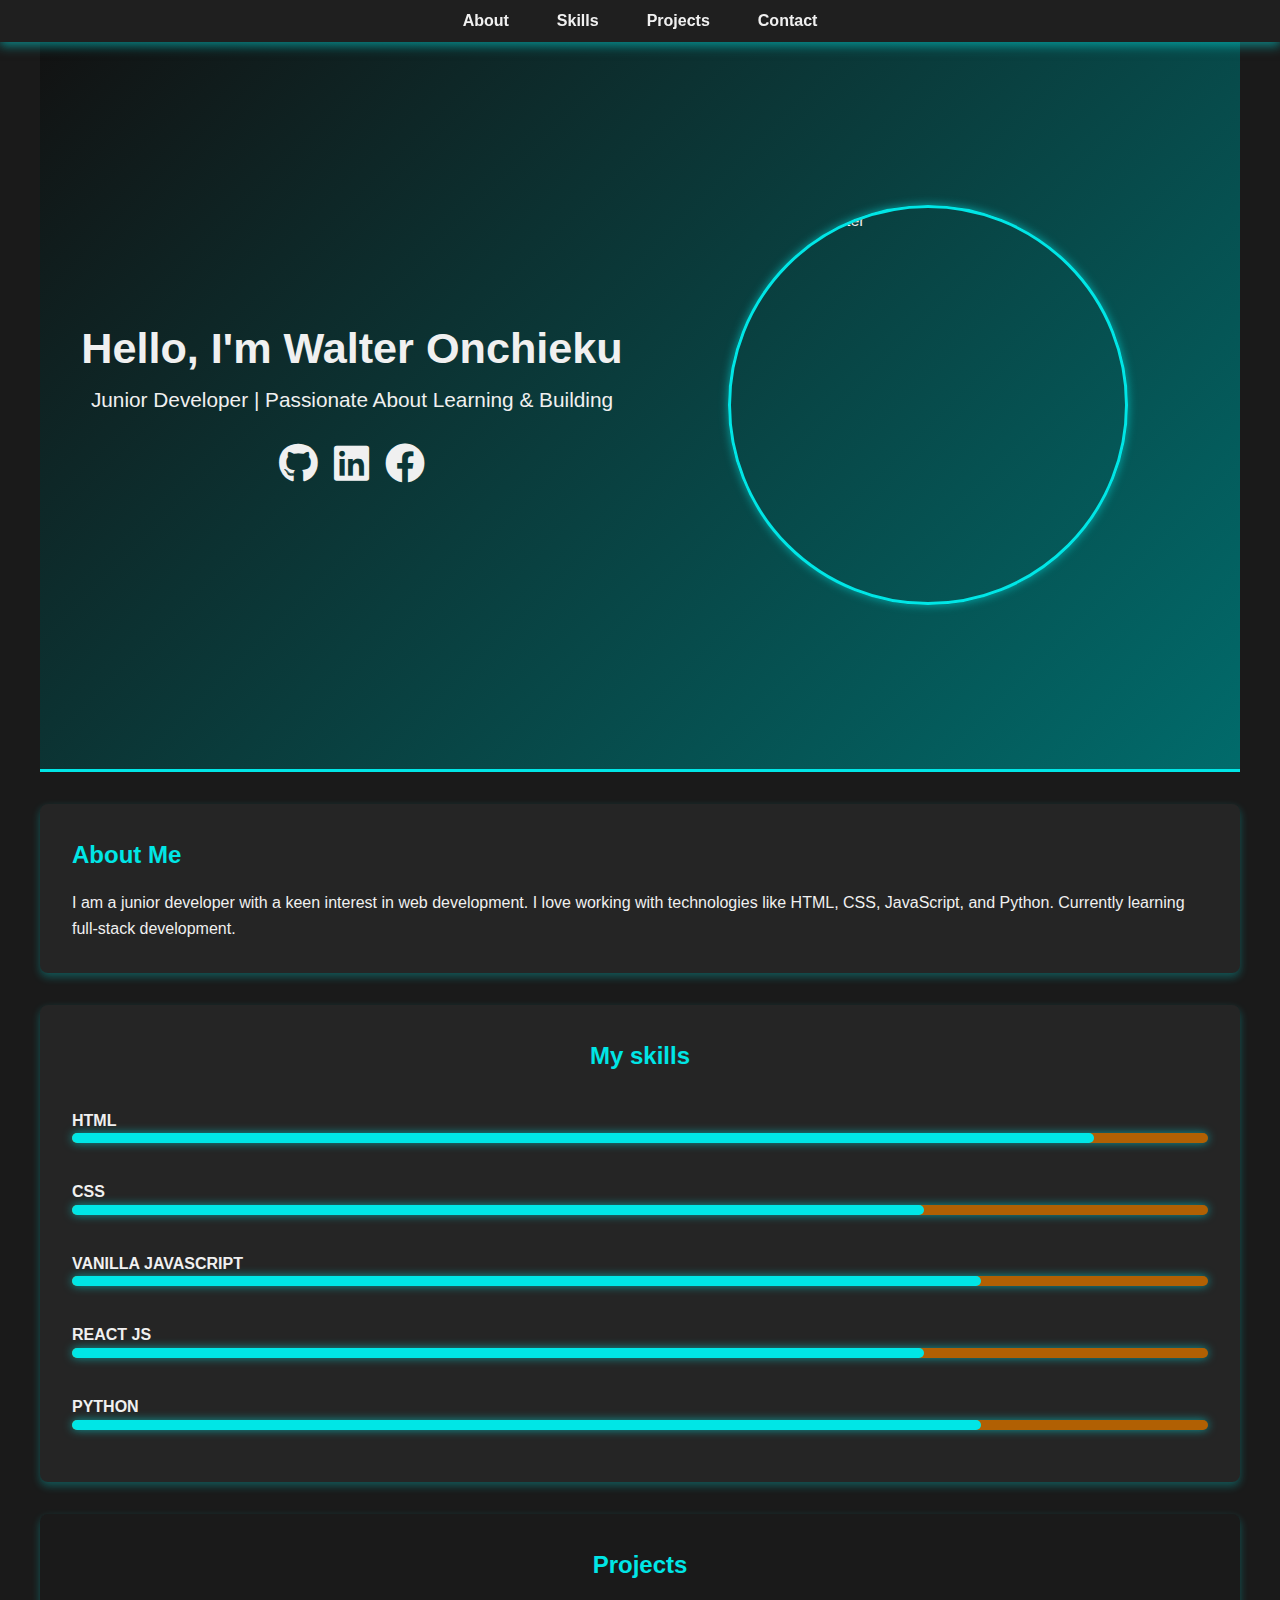
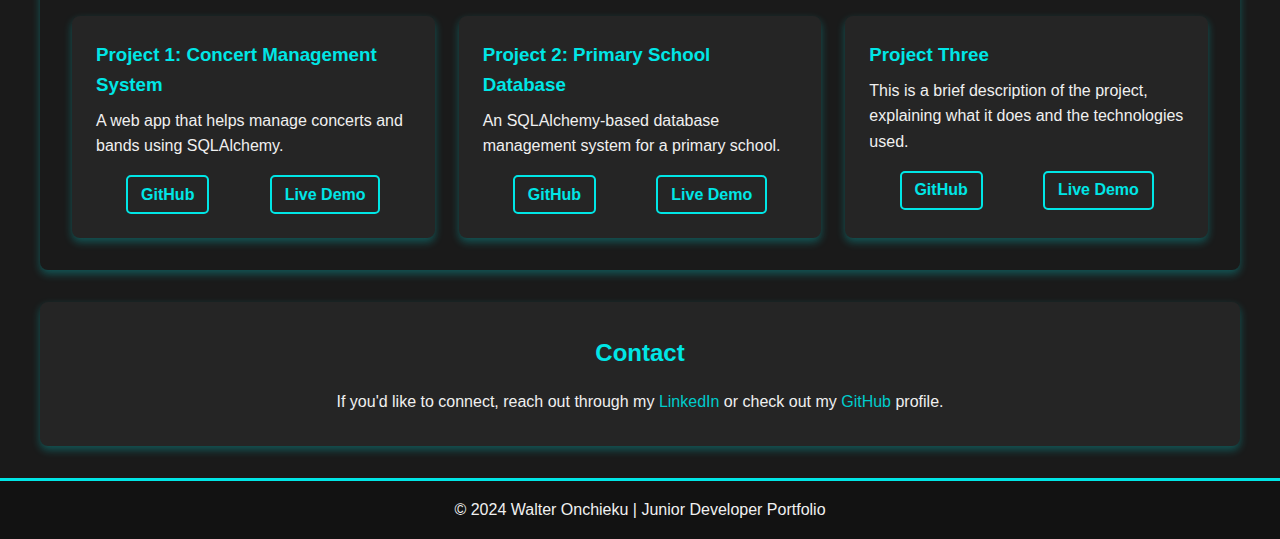
==== index.html @ 2f8b9993 "portfolio" ====
<!DOCTYPE html>
<html lang="en">
<head>
    <meta charset="UTF-8">
    <meta name="viewport" content="width=device-width, initial-scale=1.0">
    <title>My Portfolio</title>
    <link rel="stylesheet" href="styles.css">
    <link rel="stylesheet" href="https://cdnjs.cloudflare.com/ajax/libs/font-awesome/6.0.0-beta3/css/all.min.css">
</head>
<body>
      <!-- Navbar -->
      <nav>
        <ul>
            <li><a href="#about">About</a></li>
            <li><a href="#skills">Skills</a></li>
            <li><a href="#projects">Projects</a></li>
            <li><a href="#contact">Contact</a></li>
        </ul>
    </nav>
    <header class="head">
        <div class="intro">
            <h1>Hello, I'm Walter Onchieku</h1>
            <p>Junior Developer | Passionate About Learning & Building</p>
            <!-- <button>Download CV</button> -->
            <!-- Social Media Links -->
            <div class="social-links">
                <a href="https://github.com/WalterOnchieku" target="_blank" class="social-icon"><i class="fab fa-github"></i></a>
                <a href="https://www.linkedin.com/in/walter-onchieku-9180b2116/" target="_blank" class="social-icon"><i class="fab fa-linkedin"></i></a>
                <a href="https://www.linkedin.com/in/walter-onchieku-9180b2116/" target="_blank" class="social-icon"><i class="fab fa-facebook"></i></a>
            </div>
            
        </div>
        <div class="profile-picture">
            <img src="path-to-your-image.jpg" alt="Picture of Walter">
        </div>
    </header>

    <main>
        <!-- About Section -->
        <section id="about">
            <h2>About Me</h2>
            <p>I am a junior developer with a keen interest in web development. I love working with technologies like HTML, CSS, JavaScript, and Python. Currently learning full-stack development.</p>
        </section>

        <section id="skills">
            <h2>My skills</h2>
            <div class="skill-bars">
        
                <div class="skill-bar">
                    <p>HTML</p>
                    <div class="progress">
                        <span style="width: 90%;"></span>
                    </div>
                </div>
        
                <div class="skill-bar">
                    <p>CSS</p>
                    <div class="progress">
                        <span style="width: 75%;"></span>
                    </div>
                </div>
        
                <div class="skill-bar">
                    <p>VANILLA JAVASCRIPT</p>
                    <div class="progress">
                        <span style="width: 80%;"></span>
                    </div>
                </div>
        
                <div class="skill-bar">
                    <p>REACT JS</p>
                    <div class="progress">
                        <span style="width: 75%;"></span>
                    </div>
                </div>
        
                <div class="skill-bar">
                    <p>PYTHON</p>
                    <div class="progress">
                        <span style="width: 80%;"></span>
                    </div>
                </div>
        
            </div>
        </section>
        
     

        <section id="projects">
            <h2>Projects</h2>
            <div class="project-grid">
                <div class="project-card">
                    <h3>Project 1: Concert Management System</h3>
                    <p>A web app that helps manage concerts and bands using SQLAlchemy.</p>
                    <div class="project-links">
                        <a href="#" target="_blank">GitHub</a>
                        <a href="#" target="_blank">Live Demo</a>
                    </div>
                </div>
                <div class="project-card">
                    <h3>Project 2: Primary School Database</h3>
                    <p>An SQLAlchemy-based database management system for a primary school.</p>
                    <div class="project-links">
                        <a href="#" target="_blank">GitHub</a>
                        <a href="#" target="_blank">Live Demo</a>
                    </div>
                </div>
                <div class="project-card">
                    <h3>Project Three</h3>
                    <p>This is a brief description of the project, explaining what it does and the technologies used.</p>
                    <div class="project-links">
                        <a href="#" target="_blank">GitHub</a>
                        <a href="#" target="_blank">Live Demo</a>
                    </div>
                </div>
            </div>
        </section>
        

        <!-- Contact Section -->
        <section id="contact">
            <h2>Contact</h2>
            <p>If you'd like to connect, reach out through my <a href="https://www.linkedin.com/in/liza/" target="_blank">LinkedIn</a> or check out my <a href="https://github.com/liza" target="_blank">GitHub</a> profile.</p>
        </section>
    </main>

    <footer>
        <p>&copy; 2024 Walter Onchieku | Junior Developer Portfolio</p>
    </footer>

    <script src="script.js"></script>
</body>
</html>
---- styles.css ----
*{
    margin: 0;
    padding: 0;
    box-sizing: border-box;
}

body{
    font-family: Arial, Helvetica, sans-serif;
    line-height: 1.6;
    background-color: #1a1a1a;
    color: #f0f0f0;
}
header{
    background: linear-gradient(135deg, #121212, #016b6b);
    color: #f0f0f0;
    padding: 2rem;
    /* text-align: center; */
    border-bottom: 3px solid #00e6e6;
    display: flex;
    justify-content: space-around;
    height: 730px;
    align-items: center;
    justify-content: space-between;
    flex-wrap: wrap; /* For responsiveness */
    gap: 1rem;
    max-width: 1200px;
    margin: 0 auto;

}
 

.intro {
    display: flex;
    flex-direction: column;
    flex: 0.5;
    color: #f0f0f0;
    align-items: center;
    text-align: center;
}

.intro h1{
    font-size: 2.7em;
    font-weight: bolder;
}

.intro p{
    font-size: 1.3em;
}

.profile-picture {
    flex: 0.5;
    display: flex;
    justify-content: center;
}

.profile-picture img {
    width: 400px;
    height: 400px;
    border-radius: 50%;
    border: 3px solid #00e6e6; /* Neon border */
    box-shadow: 0 0 10px rgba(0, 230, 230, 0.6); /* Neon glow effect */
}

/* Adjust layout for smaller screens */
@media (max-width: 768px) {
    .header-content {
        flex-direction: column;
        text-align: center;
    }
    .profile-picture img {
        width: 150px;
        height: 150px;
    }
}

/* Social Media Links */
.social-links {
    display: flex;
    justify-content: center;
    gap: 1rem;
    margin-top: 1rem;
}

.social-icon {
    color: #f0f0f0;
    font-size: 2.5rem;
    transition: color 0.3s, transform 0.3s;
}

.social-icon:hover {
    color: #00e6e6; /* Neon blue */
    transform: scale(1.1); /* Slight zoom on hover */
}


nav{
    background-color: #1f1f1f;
    color: #f0f0f0;
    position: sticky;
    top: 0;
    width: 100%;
    z-index: 1000;
    box-shadow: 0 4px 10px rgba(0, 230, 230, 0.5);
}

nav ul{
    list-style: none;
    display: flex;
    justify-content: center;
    padding: 0.5rem;
}
nav ul li{
    margin: 0 1.5rem;
}

nav ul li a{
    color: #f0f0f0;
    text-decoration: none;
    font-weight: bold;
    transition: color  0.3s;
}

nav ul li a:hover {
    color: #00e6e6; /* Neon blue */
}

section{
    margin: 2rem auto;
    padding: 2rem;
    max-width: 1200px;
    background-color: #252525;
    border-radius: 8px;
    box-shadow: 0 4px 8px rgba(0, 230, 230, 0.3);
}



h2 {
    color: #00e6e6; /* Neon blue */
    margin-bottom: 1rem;
}


#skills .skill-bars{
    display: flex;
    flex-direction: column;
}

.skill-bar{
    margin-bottom: 20px;
}

#skills h2{
    text-align: center;
}

.skill-bar p{
    margin-top: 1rem;
    font-weight: bold;
    color: #f0f0f0;
}

.progress{
    background-color: #b16003;
    height: 10px;
    border-radius: 5px;
    box-shadow: 0 0 10px rgba(0, 230, 230, 0.6);
}

.progress span{
    display: block;
    height: 100%;
    background-color: #00e6e6;
    border-radius: 5px;
    
}

/* Projects Section */
#projects {
    padding: 2rem;
    background-color: #1a1a1a;
    color: #f0f0f0;
    
}

#projects h2 {
    color: #00e6e6; /* Neon blue */
    text-align: center;
    margin-bottom: 2rem;
}

/* Project Grid Layout */
.project-grid {
    display: grid;
    grid-template-columns: repeat(auto-fit, minmax(250px, 1fr));
    gap: 1.5rem;
}

/* Project Card Styling */
.project-card {
    background-color: #252525;
    border-radius: 8px;
    padding: 1.5rem;
    box-shadow: 0 4px 8px rgba(0, 230, 230, 0.3);
    transition: transform 0.3s ease, box-shadow 0.3s ease;
}

.project-card:hover {
    transform: translateY(-5px);
    box-shadow: 0 6px 12px rgba(252, 172, 1, 0.541); /* Adds a pop effect */
}

.project-card h3 {
    color: #00e6e6; /* Neon blue */
    margin-bottom: 0.5rem;
}

.project-card p {
    color: #f0f0f0;
    margin-bottom: 1rem;
}

/* Project Links */
.project-links {
    display: flex;
    justify-content: space-around;
    margin-top: 1rem;
}

.project-links a {
    color: #00e6e6;
    text-decoration: none;
    font-weight: bold;
    padding: 0.3rem 0.8rem;
    border: 2px solid #00e6e6;
    border-radius: 5px;
    transition: background-color 0.3s, color 0.3s;
}

.project-links a:hover {
    background-color: #00e6e6;
    color: #1a1a1a; /* Dark background on hover */
}

/* Footer Styling */
footer {
    text-align: center;
    padding: 1rem;
    background-color: #121212;
    color: #f0f0f0;
    border-top: 3px solid #00e6e6; /* Neon accent */
}

/* Button Styling */
button {
    background-color: #00e6e6;
    color: #1a1a1a;
    padding: 0.5rem 1rem;
    border: none;
    border-radius: 5px;
    cursor: pointer;
    font-size: 1rem;
    font-weight: bold;
    transition: background-color 0.3s;
}

button:hover {
    background-color: #fac004; /* Slightly darker neon */
}

#contact{
    text-align: center;
}

#contact a{
    color: #00cccc;
    text-decoration: none;
}
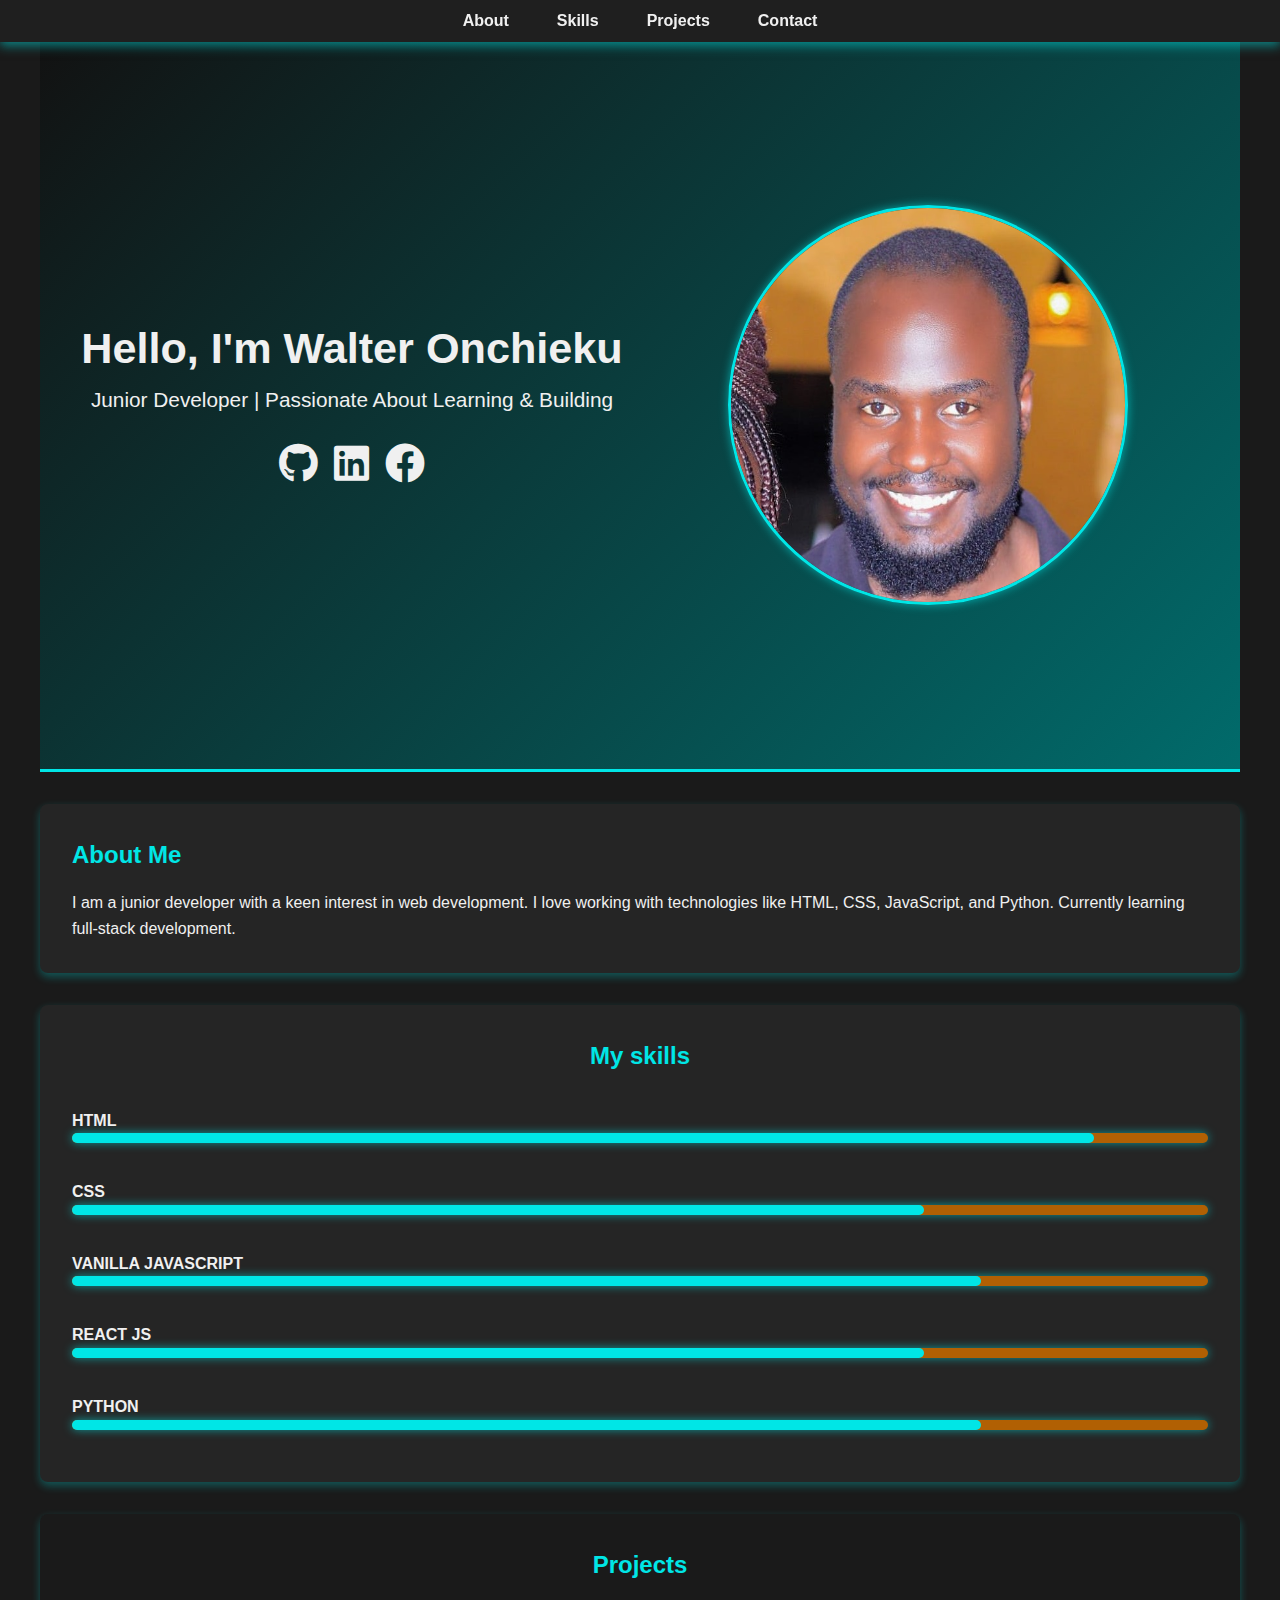
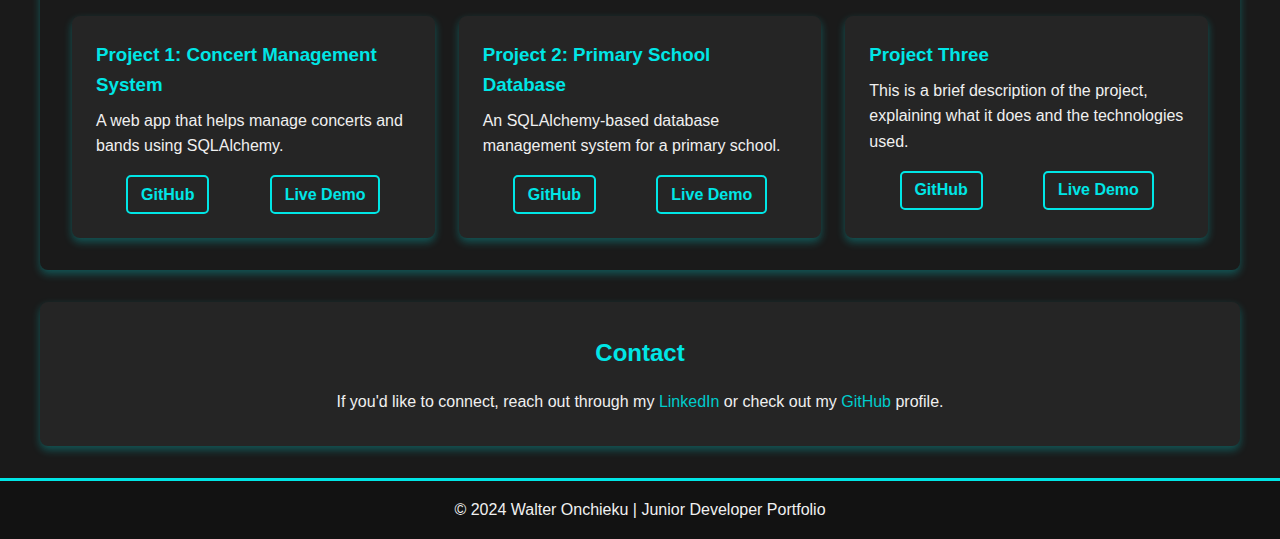
==== commit 5ddf877d: "portfolio" ====
--- a/index.html
+++ b/index.html
@@ -31,7 +31,7 @@
             
         </div>
         <div class="profile-picture">
-            <img src="path-to-your-image.jpg" alt="Picture of Walter">
+            <img src="pic.jpg" alt="Picture of Walter">
         </div>
     </header>
 
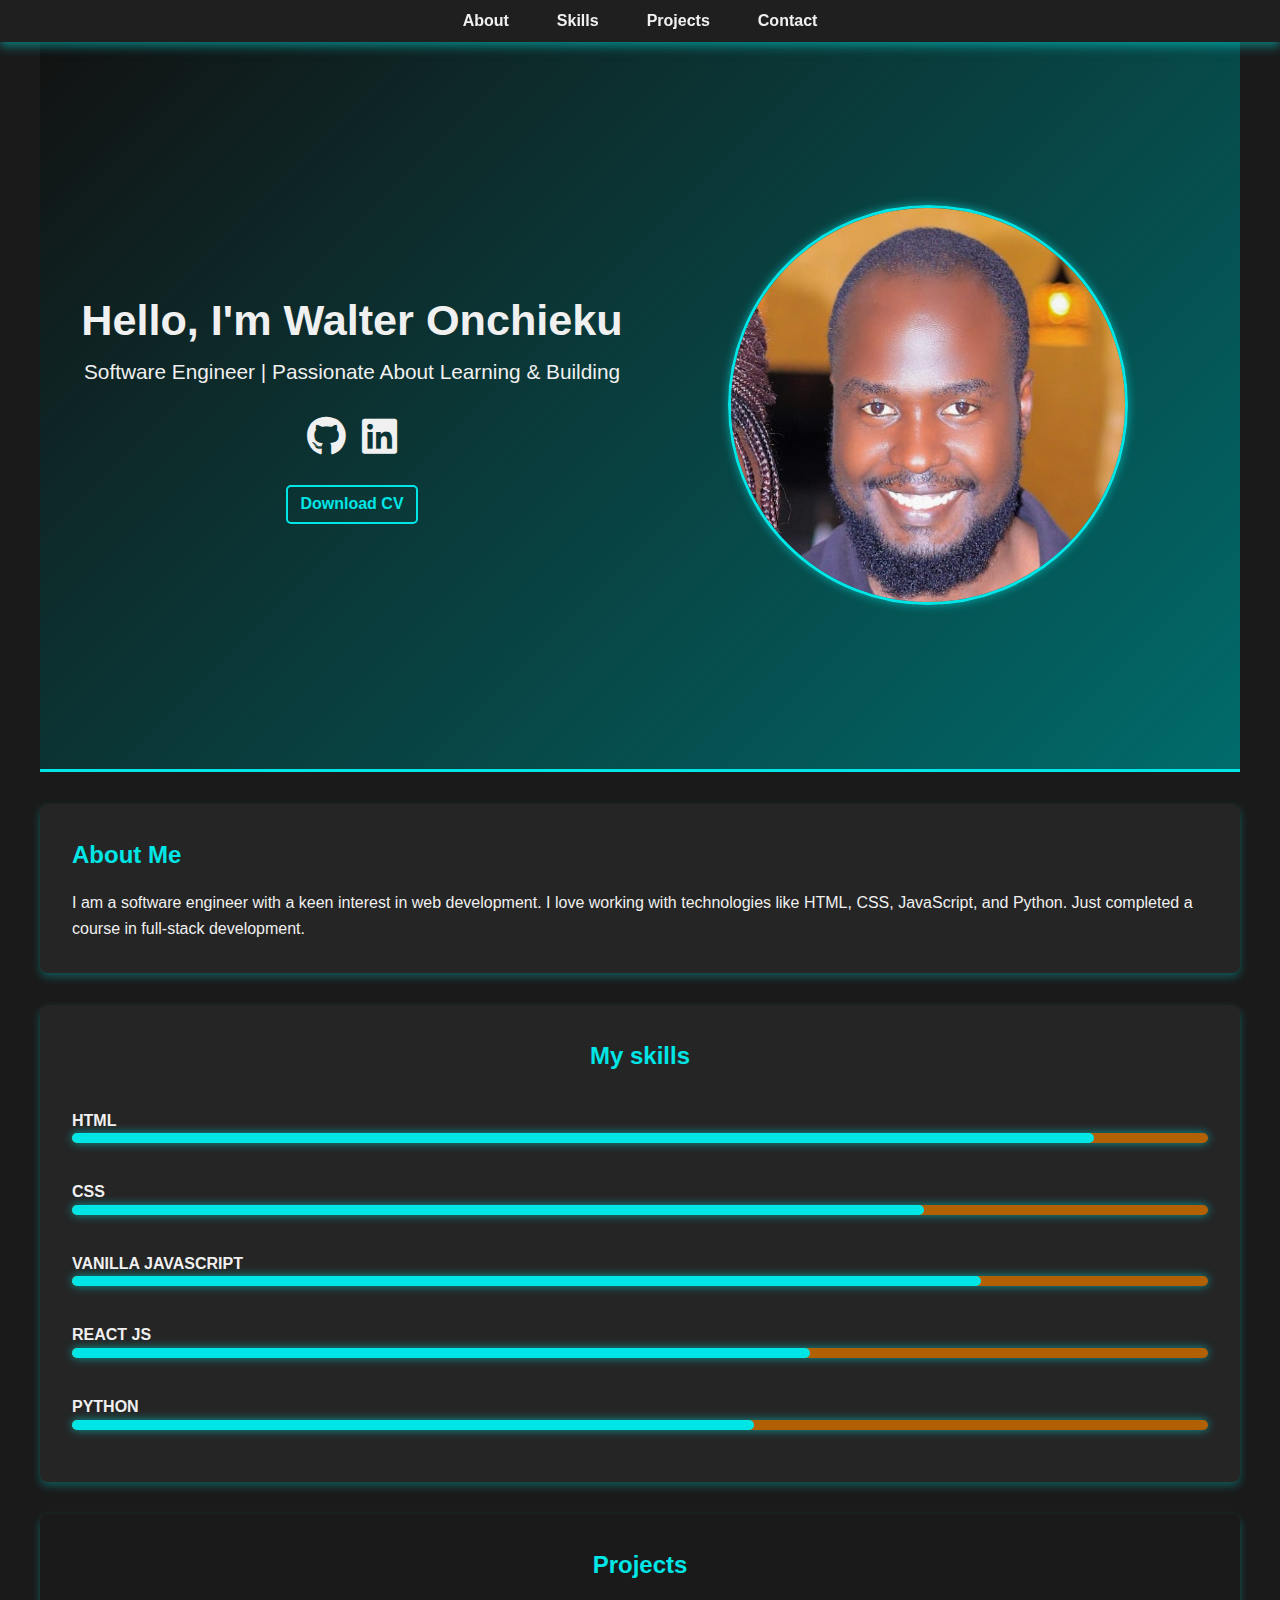
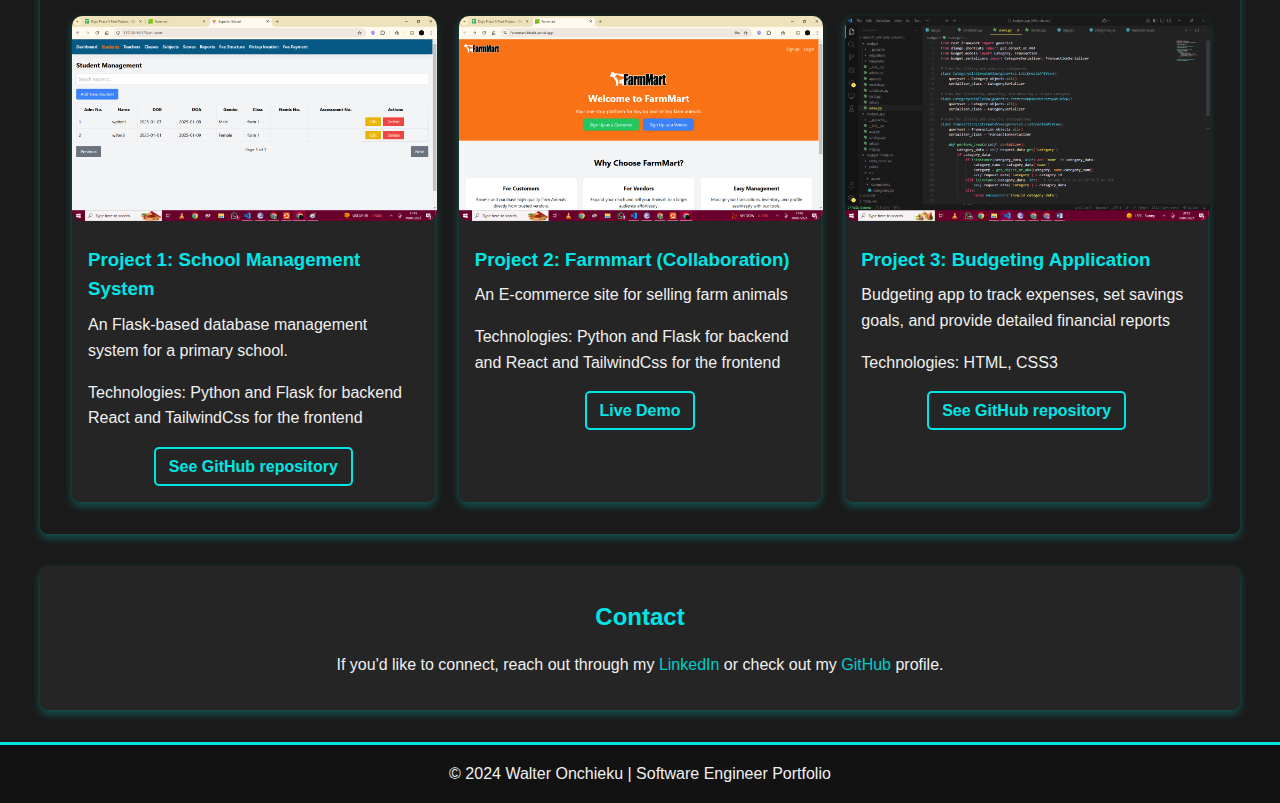
==== commit 59fa3eac: "add project links" ====
--- a/index.html
+++ b/index.html
@@ -20,14 +20,18 @@
     <header class="head">
         <div class="intro">
             <h1>Hello, I'm Walter Onchieku</h1>
-            <p>Junior Developer | Passionate About Learning & Building</p>
-            <!-- <button>Download CV</button> -->
+            <p>Software Engineer | Passionate About Learning & Building</p>
+            
             <!-- Social Media Links -->
             <div class="social-links">
                 <a href="https://github.com/WalterOnchieku" target="_blank" class="social-icon"><i class="fab fa-github"></i></a>
                 <a href="https://www.linkedin.com/in/walter-onchieku-9180b2116/" target="_blank" class="social-icon"><i class="fab fa-linkedin"></i></a>
-                <a href="https://www.linkedin.com/in/walter-onchieku-9180b2116/" target="_blank" class="social-icon"><i class="fab fa-facebook"></i></a>
+                <!-- <a href="https://www.linkedin.com/in/walter-onchieku-9180b2116/" target="_blank" class="social-icon"><i class="fab fa-facebook"></i></a> -->
             </div>
+            <div class="project-links">
+                <a href="https://drive.google.com/uc?export=download&id=1caC5955ZgDkE6mU34WZI_A6W5bTrBY_r" target="_blank" download>Download CV</a>
+            </div>
+            
             
         </div>
         <div class="profile-picture">
@@ -39,7 +43,7 @@
         <!-- About Section -->
         <section id="about">
             <h2>About Me</h2>
-            <p>I am a junior developer with a keen interest in web development. I love working with technologies like HTML, CSS, JavaScript, and Python. Currently learning full-stack development.</p>
+            <p>I am a software engineer with a keen interest in web development. I love working with technologies like HTML, CSS, JavaScript, and Python. Just completed a course in full-stack development.</p>
         </section>
 
         <section id="skills">
@@ -70,14 +74,14 @@
                 <div class="skill-bar">
                     <p>REACT JS</p>
                     <div class="progress">
-                        <span style="width: 75%;"></span>
+                        <span style="width: 65%;"></span>
                     </div>
                 </div>
         
                 <div class="skill-bar">
                     <p>PYTHON</p>
                     <div class="progress">
-                        <span style="width: 80%;"></span>
+                        <span style="width: 60%;"></span>
                     </div>
                 </div>
         
@@ -90,27 +94,38 @@
             <h2>Projects</h2>
             <div class="project-grid">
                 <div class="project-card">
-                    <h3>Project 1: Concert Management System</h3>
-                    <p>A web app that helps manage concerts and bands using SQLAlchemy.</p>
+                    <img class="pics" src="school.png" alt="school management">
+                    <div class="card-text">
+                    <h3>Project 1: School Management System</h3>
+                    <p>An Flask-based database management system for a primary school.</p>
+                    <p>Technologies: Python and Flask for backend React and TailwindCss for the frontend</p>
                     <div class="project-links">
-                        <a href="#" target="_blank">GitHub</a>
-                        <a href="#" target="_blank">Live Demo</a>
+                        <a href="https://github.com/WalterOnchieku/school-front" target="_blank">See GitHub repository</a>
+                    </div>
+                </div>
+                </div>
+                <div class="project-card">
+                    <img class="pics" src="farmmart.png" alt="farmmart">
+                    <div class="card-text">
+                    <h3>Project 2: Farmmart (Collaboration)</h3>
+                    <p>An E-commerce site for selling farm animals</p>
+                    <p>Technologies: Python and Flask for backend and React and TailwindCss for the frontend</p>
+                    <div class="project-links">
+                        <!-- <a href="#" target="_blank">GitHub</a> -->
+                        <a href="https://farmmart-khaki.vercel.app/" target="_blank">Live Demo</a>
+                    </div>
                     </div>
                 </div>
                 <div class="project-card">
-                    <h3>Project 2: Primary School Database</h3>
-                    <p>An SQLAlchemy-based database management system for a primary school.</p>
+                    <img class="pics" src="budget.png" alt="budget">
+                    <div class="card-text">
+                    <h3>Project 3: Budgeting Application </h3>
+                    <p>Budgeting app to track expenses, set savings goals, and provide detailed financial reports</p>
+                    <p>Technologies: HTML, CSS3</p>
                     <div class="project-links">
-                        <a href="#" target="_blank">GitHub</a>
-                        <a href="#" target="_blank">Live Demo</a>
+                        <!-- <a href="#" target="_blank">GitHub</a> -->
+                        <a href="#" target="_blank">See GitHub repository</a>
                     </div>
-                </div>
-                <div class="project-card">
-                    <h3>Project Three</h3>
-                    <p>This is a brief description of the project, explaining what it does and the technologies used.</p>
-                    <div class="project-links">
-                        <a href="#" target="_blank">GitHub</a>
-                        <a href="#" target="_blank">Live Demo</a>
                     </div>
                 </div>
             </div>
@@ -120,12 +135,12 @@
         <!-- Contact Section -->
         <section id="contact">
             <h2>Contact</h2>
-            <p>If you'd like to connect, reach out through my <a href="https://www.linkedin.com/in/liza/" target="_blank">LinkedIn</a> or check out my <a href="https://github.com/liza" target="_blank">GitHub</a> profile.</p>
+            <p>If you'd like to connect, reach out through my <a href="https://www.linkedin.com/in/walter-onchieku-9180b2116/" target="_blank">LinkedIn</a> or check out my <a href="https://github.com/WalterOnchieku" target="_blank">GitHub</a> profile.</p>
         </section>
     </main>
 
     <footer>
-        <p>&copy; 2024 Walter Onchieku | Junior Developer Portfolio</p>
+        <p>&copy; 2024 Walter Onchieku | Software Engineer Portfolio</p>
     </footer>
 
     <script src="script.js"></script>
--- a/styles.css
+++ b/styles.css
@@ -200,7 +200,6 @@
 .project-card {
     background-color: #252525;
     border-radius: 8px;
-    padding: 1.5rem;
     box-shadow: 0 4px 8px rgba(0, 230, 230, 0.3);
     transition: transform 0.3s ease, box-shadow 0.3s ease;
 }
@@ -275,4 +274,13 @@
 #contact a{
     color: #00cccc;
     text-decoration: none;
+}
+
+.pics{
+    height: 205px;
+    border-radius: 10px;
+}
+
+.card-text{
+padding: 1.0rem;
 }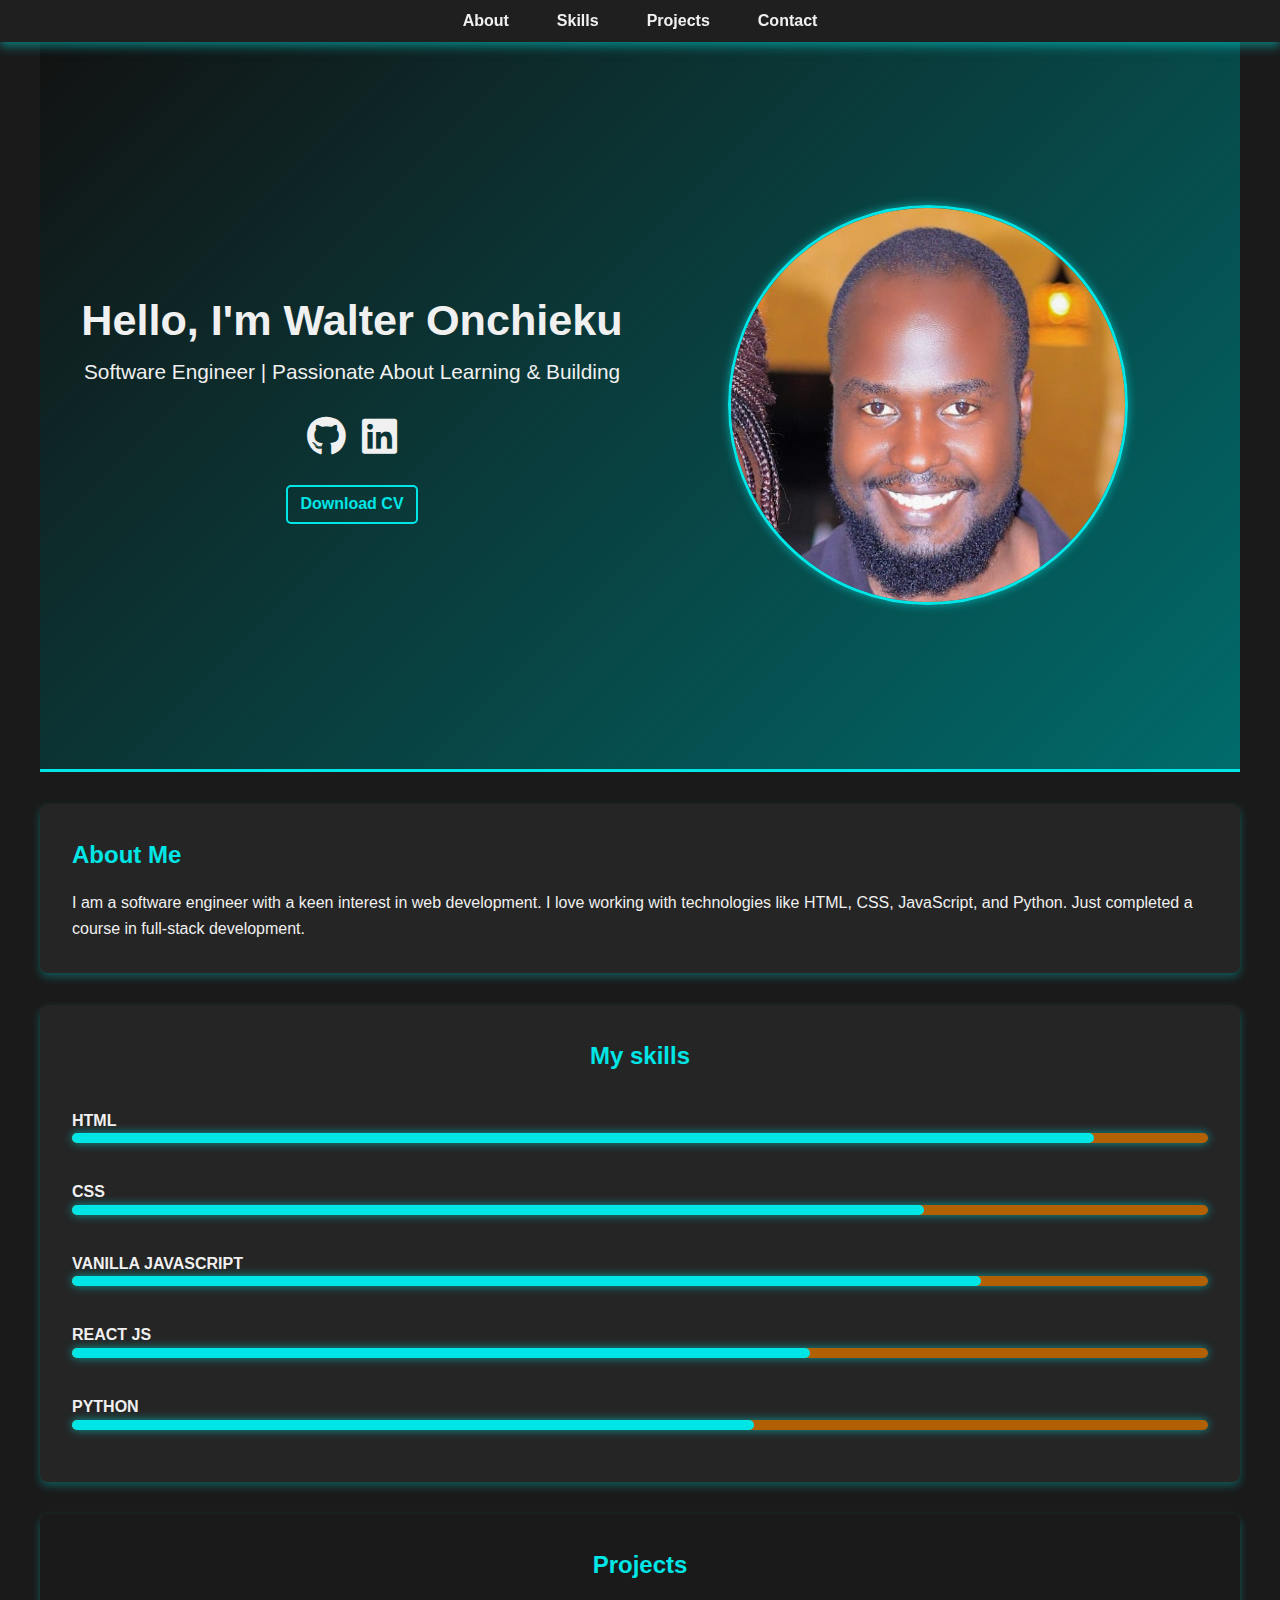
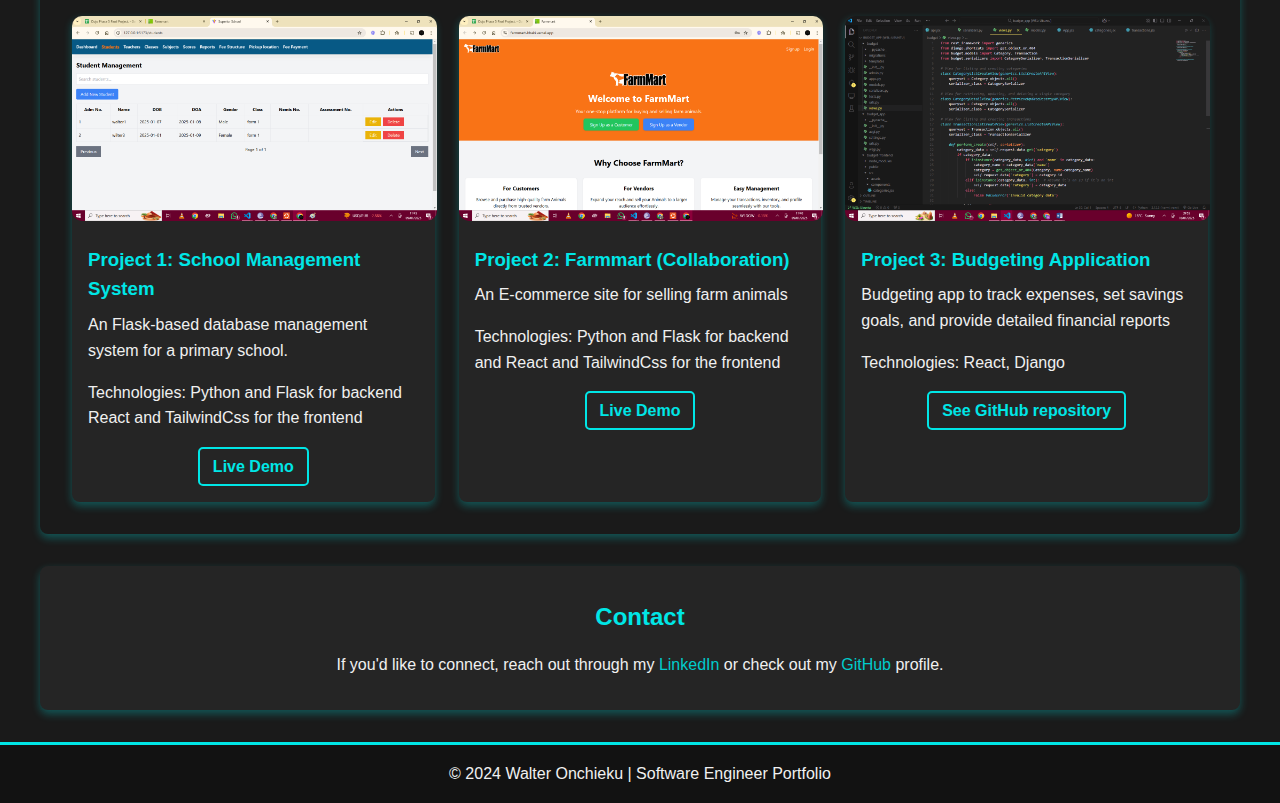
==== commit a6a0989e: "add budget app link" ====
--- a/index.html
+++ b/index.html
@@ -100,7 +100,7 @@
                     <p>An Flask-based database management system for a primary school.</p>
                     <p>Technologies: Python and Flask for backend React and TailwindCss for the frontend</p>
                     <div class="project-links">
-                        <a href="https://github.com/WalterOnchieku/school-front" target="_blank">See GitHub repository</a>
+                        <a href="https://school-front-317cc9.netlify.app/" target="_blank">Live Demo</a>
                     </div>
                 </div>
                 </div>
@@ -121,10 +121,10 @@
                     <div class="card-text">
                     <h3>Project 3: Budgeting Application </h3>
                     <p>Budgeting app to track expenses, set savings goals, and provide detailed financial reports</p>
-                    <p>Technologies: HTML, CSS3</p>
+                    <p>Technologies: React, Django</p>
                     <div class="project-links">
                         <!-- <a href="#" target="_blank">GitHub</a> -->
-                        <a href="#" target="_blank">See GitHub repository</a>
+                        <a href="https://github.com/WalterOnchieku/budget-app" target="_blank">See GitHub repository</a>
                     </div>
                     </div>
                 </div>
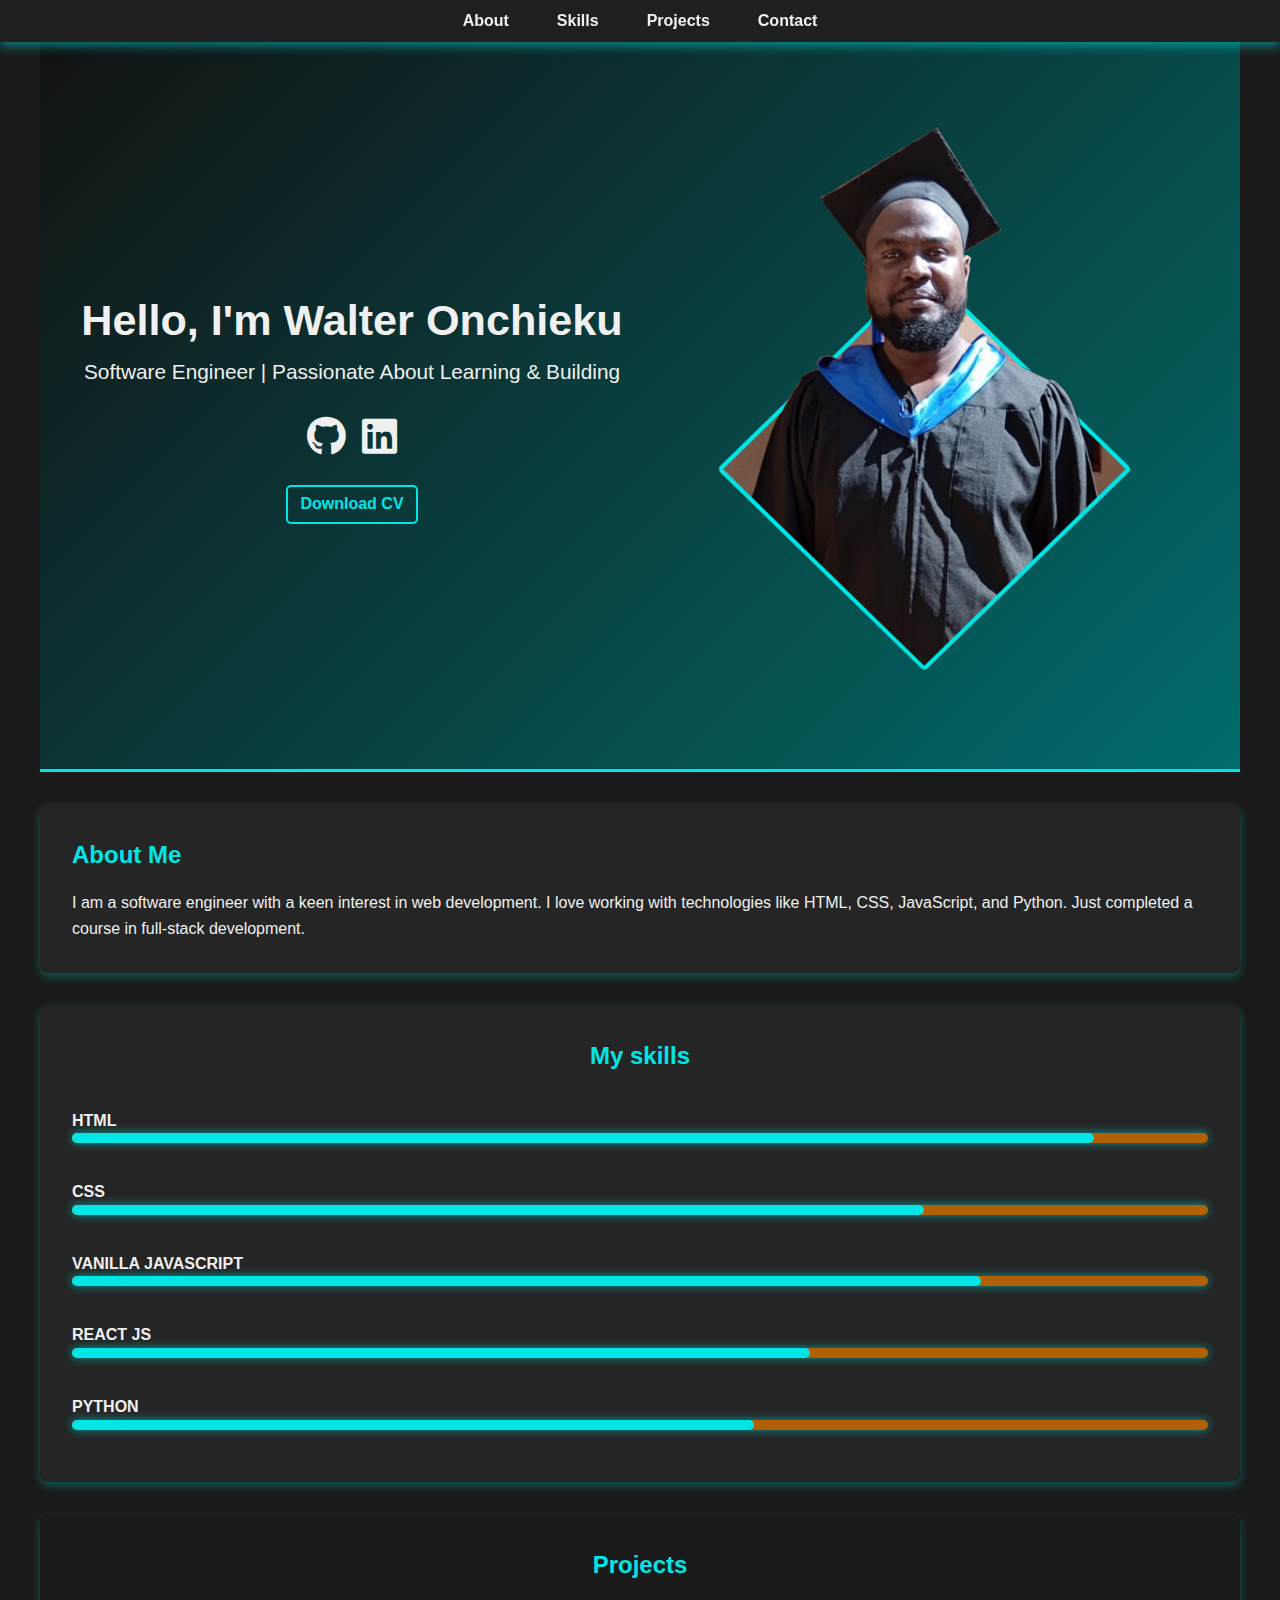
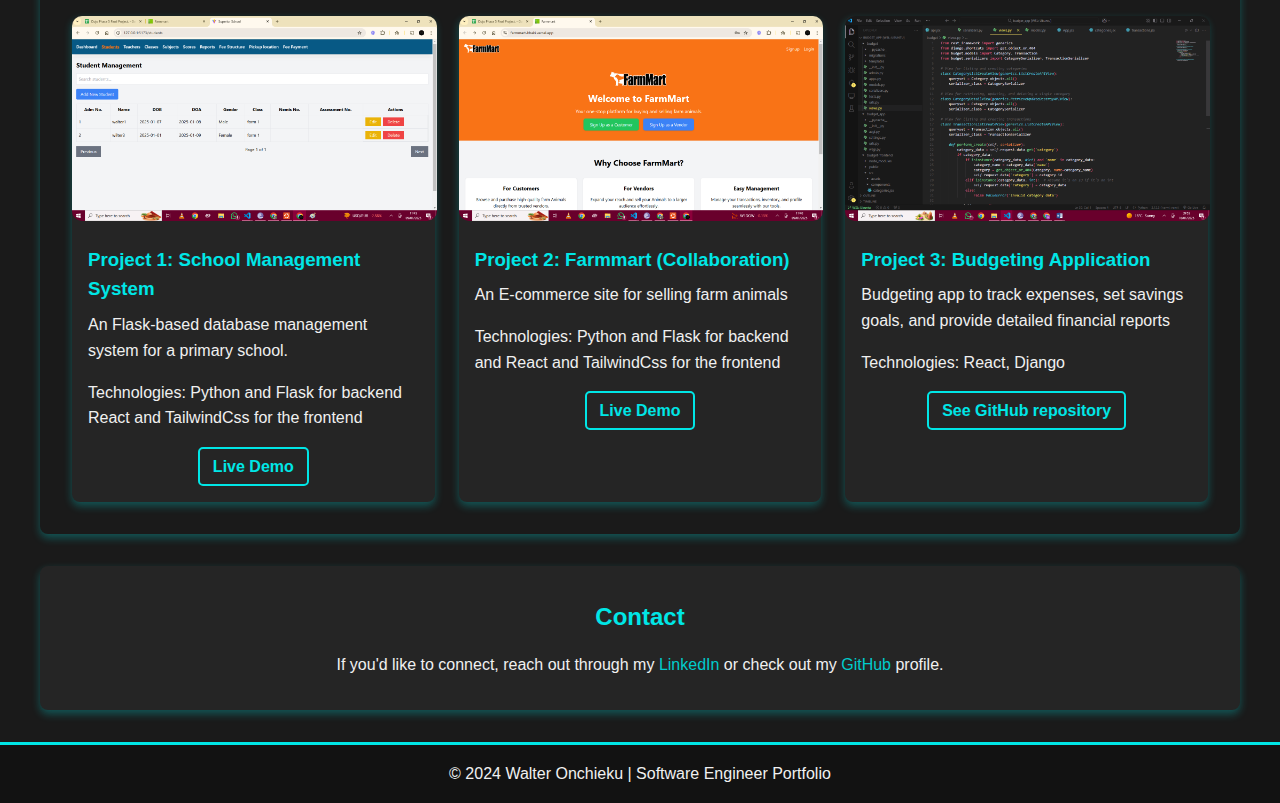
==== commit 217b2a2a: "change pic" ====
--- a/index.html
+++ b/index.html
@@ -35,7 +35,8 @@
             
         </div>
         <div class="profile-picture">
-            <img src="pic.jpg" alt="Picture of Walter">
+            
+            <img src="pic2.png" alt="Picture of Walter">
         </div>
     </header>
 
--- a/styles.css
+++ b/styles.css
@@ -54,11 +54,11 @@
 }
 
 .profile-picture img {
-    width: 400px;
-    height: 400px;
-    border-radius: 50%;
-    border: 3px solid #00e6e6; /* Neon border */
-    box-shadow: 0 0 10px rgba(0, 230, 230, 0.6); /* Neon glow effect */
+    width: 450px;
+    /* height: 40px; */
+    /* border-radius: 50%; */
+    /* border: 3px solid #00e6e6; Neon border */
+    /* box-shadow: 0 0 10px rgba(0, 230, 230, 0.6); Neon glow effect */
 }
 
 /* Adjust layout for smaller screens */
